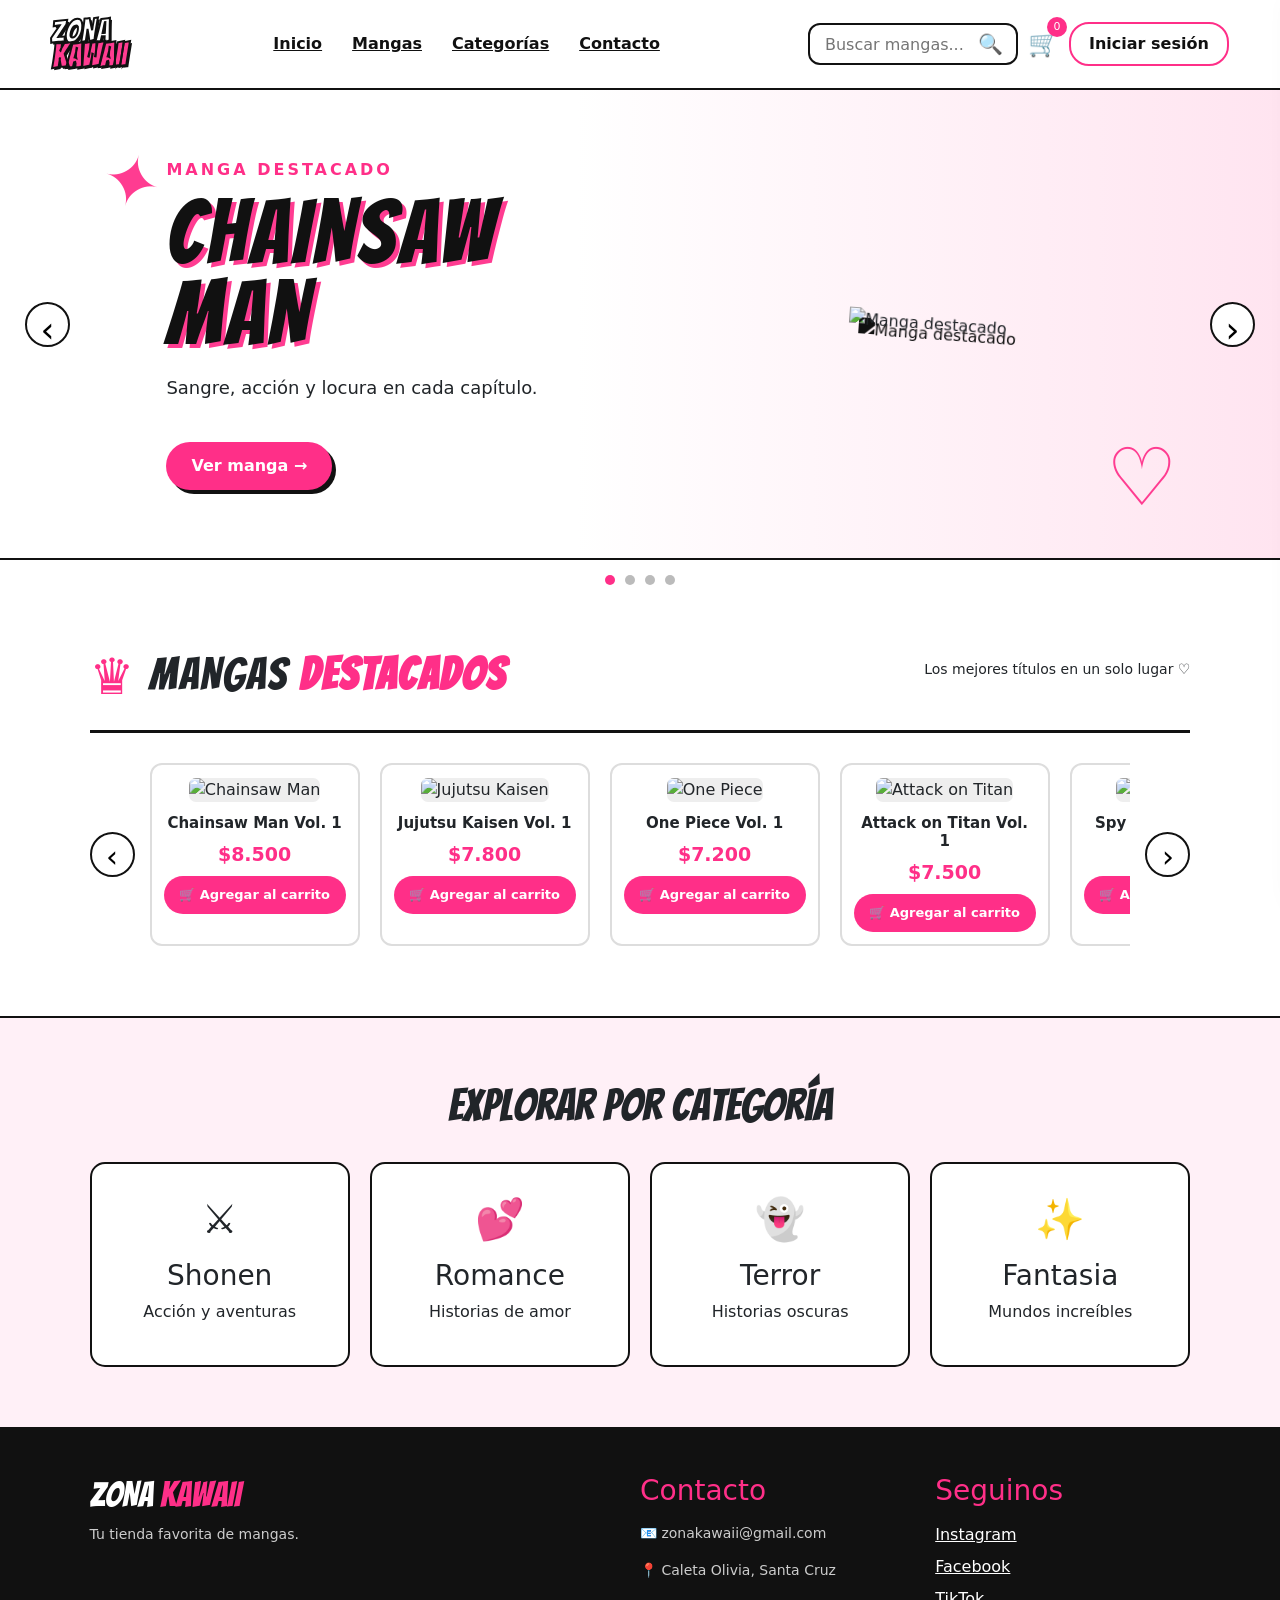
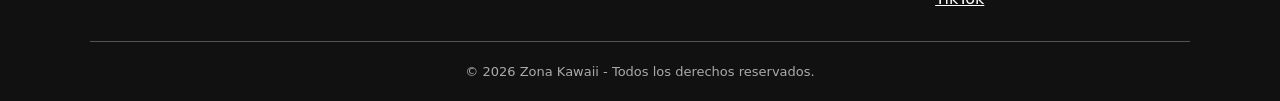
==== index.html @ 5e4e7081 "Crear proyecto inicial Zona Kawaii" ====
<!DOCTYPE html>
<html lang="es">

<head>
    <meta charset="UTF-8">
    <meta name="viewport" content="width=device-width, initial-scale=1.0">

    <title>Zona Kawaii | Tienda de Mangas</title>

    <link rel="icon" href="img/logo del la pagina.png">

    <link rel="stylesheet" href="style.css">

    <link href="https://cdn.jsdelivr.net/npm/bootstrap@5.3.8/dist/css/bootstrap.min.css"
        rel="stylesheet">
</head>

<body>

    <!-- ================= HEADER ================= -->

    <header class="header">

        <div class="logo">
            <span>ZONA</span>
            <strong>KAWAII</strong>
        </div>

        <nav>
            <a href="#inicio">Inicio</a>
            <a href="#productos">Mangas</a>
            <a href="#categorias">Categorías</a>
            <a href="#contacto">Contacto</a>
        </nav>

        <div class="acciones">

            <input
                type="text"
                id="buscador"
                placeholder="Buscar mangas..."
            >

            <button class="btn-buscar">🔍</button>

            <button class="btn-carrito" id="abrirCarrito">
                🛒
                <span id="contadorCarrito">0</span>
            </button>

            <button
                class="btn-login"
                onclick="window.location.href='iniciosesion.html'">
                Iniciar sesión
            </button>

        </div>

    </header>


    <!-- ================= INICIO ================= -->

    <main>

        <section id="inicio" class="hero">

            <button class="flecha izquierda" id="anterior">
                ‹
            </button>

            <div class="hero-contenido">

                <p class="pequeno">
                    MANGA DESTACADO
                </p>

                <h1 id="tituloManga">
                    CHAINSAW MAN
                </h1>

                <p id="descripcionManga">
                    Sangre, acción y locura en cada capítulo.
                </p>

                <button class="btn-rosa">
                    Ver manga →
                </button>

            </div>

            <div class="hero-imagen">

                <img
                    id="imagenHero"
                    src="img/manga1.jpg"
                    alt="Manga destacado">

            </div>

            <button class="flecha derecha" id="siguiente">
                ›
            </button>

        </section>


        <!-- INDICADORES -->

        <div class="indicadores">

            <span class="activo"></span>
            <span></span>
            <span></span>
            <span></span>

        </div>


        <!-- ================= PRODUCTOS ================= -->

        <section id="productos" class="seccion-productos">

            <div class="titulo-seccion">

                <div>
                    <span class="corona">♛</span>

                    <h2>
                        MANGAS
                        <strong>DESTACADOS</strong>
                    </h2>
                </div>

                <p>
                    Los mejores títulos en un solo lugar ♡
                </p>

            </div>


            <div class="productos-contenedor">

                <button class="producto-flecha" id="productosAnterior">
                    ‹
                </button>


                <div class="productos" id="listaProductos">


                    <!-- MANGA 1 -->

                    <article class="producto">

                        <img
                            src="img/manga1.jpg"
                            alt="Chainsaw Man">

                        <h3>
                            Chainsaw Man Vol. 1
                        </h3>

                        <p class="precio">
                            $8.500
                        </p>

                        <button
                            class="btn-agregar"
                            data-id="1"
                            data-nombre="Chainsaw Man Vol. 1"
                            data-precio="8500"
                            data-imagen="img/manga1.jpg">

                            🛒 Agregar al carrito

                        </button>

                    </article>


                    <!-- MANGA 2 -->

                    <article class="producto">

                        <img
                            src="img/manga2.jpg"
                            alt="Jujutsu Kaisen">

                        <h3>
                            Jujutsu Kaisen Vol. 1
                        </h3>

                        <p class="precio">
                            $7.800
                        </p>

                        <button
                            class="btn-agregar"
                            data-id="2"
                            data-nombre="Jujutsu Kaisen Vol. 1"
                            data-precio="7800"
                            data-imagen="img/manga2.jpg">

                            🛒 Agregar al carrito

                        </button>

                    </article>


                    <!-- MANGA 3 -->

                    <article class="producto">

                        <img
                            src="img/manga3.jpg"
                            alt="One Piece">

                        <h3>
                            One Piece Vol. 1
                        </h3>

                        <p class="precio">
                            $7.200
                        </p>

                        <button
                            class="btn-agregar"
                            data-id="3"
                            data-nombre="One Piece Vol. 1"
                            data-precio="7200"
                            data-imagen="img/manga3.jpg">

                            🛒 Agregar al carrito

                        </button>

                    </article>


                    <!-- MANGA 4 -->

                    <article class="producto">

                        <img
                            src="img/manga4.jpg"
                            alt="Attack on Titan">

                        <h3>
                            Attack on Titan Vol. 1
                        </h3>

                        <p class="precio">
                            $7.500
                        </p>

                        <button
                            class="btn-agregar"
                            data-id="4"
                            data-nombre="Attack on Titan Vol. 1"
                            data-precio="7500"
                            data-imagen="img/manga4.jpg">

                            🛒 Agregar al carrito

                        </button>

                    </article>


                    <!-- MANGA 5 -->

                    <article class="producto">

                        <img
                            src="img/manga5.jpg"
                            alt="Spy x Family">

                        <h3>
                            Spy x Family Vol. 1
                        </h3>

                        <p class="precio">
                            $7.300
                        </p>

                        <button
                            class="btn-agregar"
                            data-id="5"
                            data-nombre="Spy x Family Vol. 1"
                            data-precio="7300"
                            data-imagen="img/manga5.jpg">

                            🛒 Agregar al carrito

                        </button>

                    </article>


                    <!-- MANGA 6 -->

                    <article class="producto">

                        <img
                            src="img/manga6.jpg"
                            alt="Demon Slayer">

                        <h3>
                            Demon Slayer Vol. 1
                        </h3>

                        <p class="precio">
                            $7.400
                        </p>

                        <button
                            class="btn-agregar"
                            data-id="6"
                            data-nombre="Demon Slayer Vol. 1"
                            data-precio="7400"
                            data-imagen="img/manga6.jpg">

                            🛒 Agregar al carrito

                        </button>

                    </article>

                </div>


                <button class="producto-flecha" id="productosSiguiente">
                    ›
                </button>

            </div>

        </section>


        <!-- ================= CATEGORIAS ================= -->

        <section id="categorias" class="categorias">

            <h2>
                Explorar por categoría
            </h2>

            <div class="categorias-grid">

                <div class="categoria">
                    <span>⚔️</span>
                    <h3>Shonen</h3>
                    <p>Acción y aventuras</p>
                </div>

                <div class="categoria">
                    <span>💕</span>
                    <h3>Romance</h3>
                    <p>Historias de amor</p>
                </div>

                <div class="categoria">
                    <span>👻</span>
                    <h3>Terror</h3>
                    <p>Historias oscuras</p>
                </div>

                <div class="categoria">
                    <span>✨</span>
                    <h3>Fantasia</h3>
                    <p>Mundos increíbles</p>
                </div>

            </div>

        </section>


    </main>


    <!-- ================= CARRITO ================= -->

    <aside class="carrito" id="carrito">

        <div class="carrito-header">

            <h2>
                🛒 Tu carrito
                <span id="cantidadCarrito">0</span>
            </h2>

            <button id="cerrarCarrito">
                ×
            </button>

        </div>


        <div
            class="lista-carrito"
            id="listaCarrito">

            <p class="carrito-vacio">
                Tu carrito está vacío ♡
            </p>

        </div>


        <div class="carrito-footer">

            <div class="total">

                <span>
                    Total:
                </span>

                <strong id="totalCarrito">
                    $0
                </strong>

            </div>

            <button class="btn-pagar">
                Finalizar compra
            </button>

        </div>

    </aside>


    <!-- FONDO DEL CARRITO -->

    <div
        class="fondo-carrito"
        id="fondoCarrito">
    </div>


    <!-- ================= FOOTER ================= -->

    <footer id="contacto">

        <div class="footer-contenido">

            <div>

                <h2>
                    ZONA <span>KAWAII</span>
                </h2>

                <p>
                    Tu tienda favorita de mangas.
                </p>

            </div>


            <div>

                <h3>
                    Contacto
                </h3>

                <p>
                    📧 zonakawaii@gmail.com
                </p>

                <p>
                    📍 Caleta Olivia, Santa Cruz
                </p>

            </div>


            <div>

                <h3>
                    Seguinos
                </h3>

                <div class="redes">

                    <a href="#">
                        Instagram
                    </a>

                    <a href="#">
                        Facebook
                    </a>

                    <a href="#">
                        TikTok
                    </a>

                </div>

            </div>

        </div>


        <div class="copyright">

            © 2026 Zona Kawaii - Todos los derechos reservados.

        </div>

    </footer>


    <script src="js/carrito.js"></script>

</body>

</html>
---- style.css ----
@import url('https://fonts.googleapis.com/css2?family=Bangers&family=Poppins:wght@300;400;500;600;700&display=swap');


/* =========================
   GENERAL
========================= */

* {
    margin: 0;
    padding: 0;
    box-sizing: border-box;
}

html {
    scroll-behavior: smooth;
}

body {
    font-family: "Poppins", sans-serif;
    background: #fff;
    color: #111;
}

button {
    font-family: inherit;
}

a {
    text-decoration: none;
}


/* =========================
   HEADER
========================= */

.header {
    height: 90px;
    background: #fff;
    border-bottom: 2px solid #111;

    display: flex;
    align-items: center;
    justify-content: space-between;

    padding: 0 4%;

    position: sticky;
    top: 0;

    z-index: 1000;
}


/* LOGO */

.logo {
    font-family: "Bangers", cursive;

    font-size: 32px;

    line-height: 25px;

    transform: rotate(-2deg);

    text-shadow:
        2px 2px 0 #111;
}

.logo span {
    display: block;
    color: white;

    -webkit-text-stroke: 2px #111;
}

.logo strong {
    color: #ff3c91;

    -webkit-text-stroke: 2px #111;
}


/* NAV */

.header nav {
    display: flex;
    gap: 30px;
}

.header nav a {
    color: #111;

    font-weight: 600;

    position: relative;

    transition: .3s;
}

.header nav a:hover {
    color: #ff2f88;
}

.header nav a::after {
    content: "";

    position: absolute;

    left: 0;
    bottom: -8px;

    width: 0;
    height: 3px;

    background: #ff2f88;

    transition: .3s;
}

.header nav a:hover::after {
    width: 100%;
}


/* ACCIONES */

.acciones {
    display: flex;
    align-items: center;
    gap: 10px;
}

#buscador {
    width: 210px;

    height: 42px;

    border: 2px solid #111;

    border-radius: 12px;

    padding: 0 15px;

    outline: none;
}

#buscador:focus {
    border-color: #ff2f88;
}

.btn-buscar {
    margin-left: -50px;

    border: none;

    background: transparent;

    font-size: 20px;

    cursor: pointer;
}


/* CARRITO BOTON */

.btn-carrito {
    position: relative;

    background: #fff;

    border: none;

    font-size: 25px;

    cursor: pointer;

    margin-left: 15px;
}

#contadorCarrito {
    position: absolute;

    top: -8px;
    right: -8px;

    background: #ff2f88;

    color: white;

    width: 20px;
    height: 20px;

    border-radius: 50%;

    font-size: 11px;

    display: flex;
    align-items: center;
    justify-content: center;
}


/* LOGIN */

.btn-login {
    background: #fff;

    border: 2px solid #ff2f88;

    color: #111;

    border-radius: 20px;

    padding: 8px 18px;

    font-weight: 600;

    cursor: pointer;

    transition: .3s;
}

.btn-login:hover {
    background: #ff2f88;

    color: white;
}


/* =========================
   HERO
========================= */

.hero {
    min-height: 470px;

    background:
        linear-gradient(
            90deg,
            #fff 0%,
            #fff 45%,
            #ffe4f0 100%
        );

    display: flex;

    align-items: center;

    justify-content: center;

    position: relative;

    overflow: hidden;

    border-bottom: 2px solid #111;
}


/* DECORACION */

.hero::before {
    content: "✦";

    position: absolute;

    top: 40px;
    left: 8%;

    font-size: 70px;

    color: #ff3c91;

    transform: rotate(15deg);
}

.hero::after {
    content: "♡";

    position: absolute;

    bottom: 20px;
    right: 8%;

    font-size: 80px;

    color: #ff3c91;
}


/* CONTENIDO */

.hero-contenido {
    width: 45%;

    padding-left: 8%;

    z-index: 2;
}

.pequeno {
    font-weight: 700;

    color: #ff2f88;

    letter-spacing: 3px;

    margin-bottom: 10px;
}

.hero h1 {
    font-family: "Bangers", cursive;

    font-size: 90px;

    line-height: .9;

    letter-spacing: 3px;

    color: #111;

    text-shadow:
        4px 4px 0 #ff3c91;
}

.hero-contenido > p:not(.pequeno) {
    font-size: 18px;

    margin-top: 20px;

    max-width: 400px;
}


/* BOTON ROSA */

.btn-rosa {
    margin-top: 25px;

    background: #ff2f88;

    color: white;

    border: none;

    padding: 12px 25px;

    border-radius: 25px;

    font-weight: 700;

    cursor: pointer;

    box-shadow: 4px 4px 0 #111;

    transition: .2s;
}

.btn-rosa:hover {
    transform: translate(3px, 3px);

    box-shadow: 1px 1px 0 #111;
}


/* IMAGEN HERO */

.hero-imagen {
    width: 45%;

    height: 420px;

    display: flex;

    justify-content: center;

    align-items: center;
}

.hero-imagen img {
    max-width: 300px;

    max-height: 400px;

    object-fit: contain;

    filter:
        drop-shadow(10px 10px 0 #111);

    transform: rotate(4deg);

    transition: .4s;
}

.hero-imagen img:hover {
    transform:
        rotate(0deg)
        scale(1.05);
}


/* FLECHAS */

.flecha {
    position: absolute;

    width: 45px;
    height: 45px;

    border-radius: 50%;

    border: 2px solid #111;

    background: #fff;

    font-size: 35px;

    cursor: pointer;

    z-index: 5;

    transition: .3s;
}

.flecha:hover {
    background: #ff2f88;

    color: white;
}

.flecha.izquierda {
    left: 25px;
}

.flecha.derecha {
    right: 25px;
}


/* INDICADORES */

.indicadores {
    display: flex;

    justify-content: center;

    gap: 10px;

    padding: 15px;
}

.indicadores span {
    width: 10px;
    height: 10px;

    background: #bbb;

    border-radius: 50%;
}

.indicadores .activo {
    background: #ff2f88;
}


/* =========================
   PRODUCTOS
========================= */

.seccion-productos {
    padding: 40px 7% 70px;

    background: #fff;
}


/* TITULO */

.titulo-seccion {
    display: flex;

    align-items: center;

    justify-content: space-between;

    border-bottom: 3px solid #111;

    padding-bottom: 15px;

    margin-bottom: 30px;
}

.titulo-seccion > div {
    display: flex;

    align-items: center;

    gap: 15px;
}

.corona {
    font-size: 50px;

    color: #ff2f88;
}

.titulo-seccion h2 {
    font-family: "Bangers", cursive;

    font-size: 45px;

    letter-spacing: 2px;
}

.titulo-seccion h2 strong {
    color: #ff2f88;
}

.titulo-seccion p {
    font-size: 14px;
}


/* PRODUCTOS CONTENEDOR */

.productos-contenedor {
    display: flex;

    align-items: center;

    gap: 15px;
}

.productos {
    display: flex;

    gap: 20px;

    overflow: hidden;

    width: 100%;

    scroll-behavior: smooth;
}


/* CARD */

.producto {
    min-width: 210px;

    background: white;

    border: 2px solid #ddd;

    border-radius: 12px;

    padding: 12px;

    text-align: center;

    transition: .3s;

    box-shadow: 3px 3px 0 transparent;
}

.producto:hover {
    transform: translateY(-8px);

    border-color: #111;

    box-shadow: 4px 4px 0 #ff2f88;
}

.producto img {
    width: 100%;

    height: 280px;

    object-fit: cover;

    border-radius: 7px;

    background: #eee;
}

.producto h3 {
    font-size: 15px;

    margin-top: 12px;

    font-weight: 700;
}

.precio {
    color: #ff2f88;

    font-size: 19px;

    font-weight: 700;

    margin: 8px;
}


/* AGREGAR */

.btn-agregar {
    width: 100%;

    border: none;

    background: #ff2f88;

    color: white;

    border-radius: 20px;

    padding: 9px;

    font-size: 13px;

    font-weight: 600;

    cursor: pointer;

    transition: .3s;
}

.btn-agregar:hover {
    background: #111;
}


/* FLECHAS PRODUCTOS */

.producto-flecha {
    min-width: 45px;

    height: 45px;

    border-radius: 50%;

    border: 2px solid #111;

    background: white;

    font-size: 30px;

    cursor: pointer;
}

.producto-flecha:hover {
    background: #ff2f88;

    color: white;
}


/* =========================
   CATEGORIAS
========================= */

.categorias {
    padding: 60px 7%;

    background: #fff0f7;

    border-top: 2px solid #111;

    border-bottom: 2px solid #111;

    text-align: center;
}

.categorias h2 {
    font-family: "Bangers", cursive;

    font-size: 45px;

    margin-bottom: 30px;
}

.categorias-grid {
    display: grid;

    grid-template-columns:
        repeat(4, 1fr);

    gap: 20px;
}

.categoria {
    background: white;

    border: 2px solid #111;

    border-radius: 15px;

    padding: 25px;

    transition: .3s;
}

.categoria:hover {
    transform: rotate(-2deg);

    box-shadow:
        5px 5px 0 #ff2f88;
}

.categoria span {
    font-size: 40px;
}

.categoria h3 {
    margin-top: 10px;
}


/* =========================
   CARRITO
========================= */

.carrito {
    position: fixed;

    top: 0;

    right: -430px;

    width: 400px;

    height: 100vh;

    background: white;

    z-index: 2000;

    border-left: 3px solid #111;

    box-shadow: -8px 0 30px rgba(0,0,0,.15);

    transition: .4s;

    display: flex;

    flex-direction: column;
}

.carrito.abierto {
    right: 0;
}


/* HEADER CARRITO */

.carrito-header {
    padding: 25px;

    border-bottom: 2px solid #111;

    display: flex;

    justify-content: space-between;

    align-items: center;
}

.carrito-header h2 {
    font-family: "Bangers", cursive;

    font-size: 30px;
}

.carrito-header h2 span {
    font-family: "Poppins", sans-serif;

    font-size: 13px;

    background: #ff2f88;

    color: white;

    padding: 4px 9px;

    border-radius: 50%;
}

.carrito-header button {
    background: none;

    border: none;

    font-size: 35px;

    cursor: pointer;
}


/* LISTA */

.lista-carrito {
    flex: 1;

    padding: 20px;

    overflow-y: auto;
}

.carrito-vacio {
    text-align: center;

    margin-top: 80px;

    color: #777;
}


/* PRODUCTO CARRITO */

.item-carrito {
    display: flex;

    gap: 12px;

    padding: 12px 0;

    border-bottom: 1px solid #ddd;
}

.item-carrito img {
    width: 65px;

    height: 85px;

    object-fit: cover;

    border-radius: 5px;
}

.item-info {
    flex: 1;
}

.item-info h4 {
    font-size: 14px;

    margin-bottom: 5px;
}

.item-precio {
    color: #ff2f88;

    font-weight: 700;
}


/* CANTIDAD */

.cantidad {
    display: flex;

    align-items: center;

    gap: 8px;

    margin-top: 8px;
}

.cantidad button {
    width: 25px;
    height: 25px;

    border: 1px solid #111;

    background: white;

    border-radius: 5px;

    cursor: pointer;
}

.eliminar {
    border: none !important;

    color: #ff2f88;

    font-size: 20px;
}


/* FOOTER CARRITO */

.carrito-footer {
    padding: 20px;

    border-top: 2px solid #111;

    background: #fff;
}

.total {
    display: flex;

    justify-content: space-between;

    font-size: 20px;

    margin-bottom: 15px;
}

.total strong {
    color: #ff2f88;

    font-size: 24px;
}

.btn-pagar {
    width: 100%;

    padding: 13px;

    background: #ff2f88;

    color: white;

    border: none;

    border-radius: 25px;

    font-weight: 700;

    cursor: pointer;

    font-size: 16px;
}

.btn-pagar:hover {
    background: #111;
}


/* FONDO */

.fondo-carrito {
    position: fixed;

    inset: 0;

    background: rgba(0,0,0,.45);

    z-index: 1500;

    display: none;
}

.fondo-carrito.activo {
    display: block;
}


/* =========================
   FOOTER
========================= */

footer {
    background: #111;

    color: white;

    padding: 45px 7% 20px;
}

.footer-contenido {
    display: grid;

    grid-template-columns:
        2fr 1fr 1fr;

    gap: 40px;
}

.footer-contenido h2 {
    font-family: "Bangers", cursive;

    font-size: 35px;
}

.footer-contenido h2 span {
    color: #ff2f88;
}

.footer-contenido h3 {
    color: #ff2f88;

    margin-bottom: 15px;
}

.footer-contenido p {
    color: #ccc;

    font-size: 14px;
}

.redes {
    display: flex;

    flex-direction: column;

    gap: 8px;
}

.redes a {
    color: white;
}

.redes a:hover {
    color: #ff2f88;
}

.copyright {
    text-align: center;

    border-top: 1px solid #555;

    margin-top: 30px;

    padding-top: 20px;

    color: #aaa;

    font-size: 13px;
}


/* =========================
   RESPONSIVE
========================= */

@media (max-width: 1000px) {

    .header nav {
        display: none;
    }

    .acciones #buscador {
        width: 150px;
    }

    .hero h1 {
        font-size: 65px;
    }

    .categorias-grid {
        grid-template-columns:
            repeat(2, 1fr);
    }

}


@media (max-width: 700px) {

    .header {
        padding: 0 15px;
    }

    .logo {
        font-size: 25px;
    }

    .acciones #buscador {
        display: none;
    }

    .btn-login {
        display: none;
    }

    .hero {
        flex-direction: column;

        padding: 40px 20px;
    }

    .hero-contenido {
        width: 100%;

        padding: 0;

        text-align: center;
    }

    .hero h1 {
        font-size: 60px;
    }

    .hero-imagen {
        width: 100%;

        height: 300px;
    }

    .hero-imagen img {
        max-height: 280px;
    }

    .titulo-seccion {
        flex-direction: column;

        align-items: flex-start;

        gap: 10px;
    }

    .categorias-grid {
        grid-template-columns: 1fr;
    }

    .carrito {
        width: 90%;
    }

    .footer-contenido {
        grid-template-columns: 1fr;
    }

}
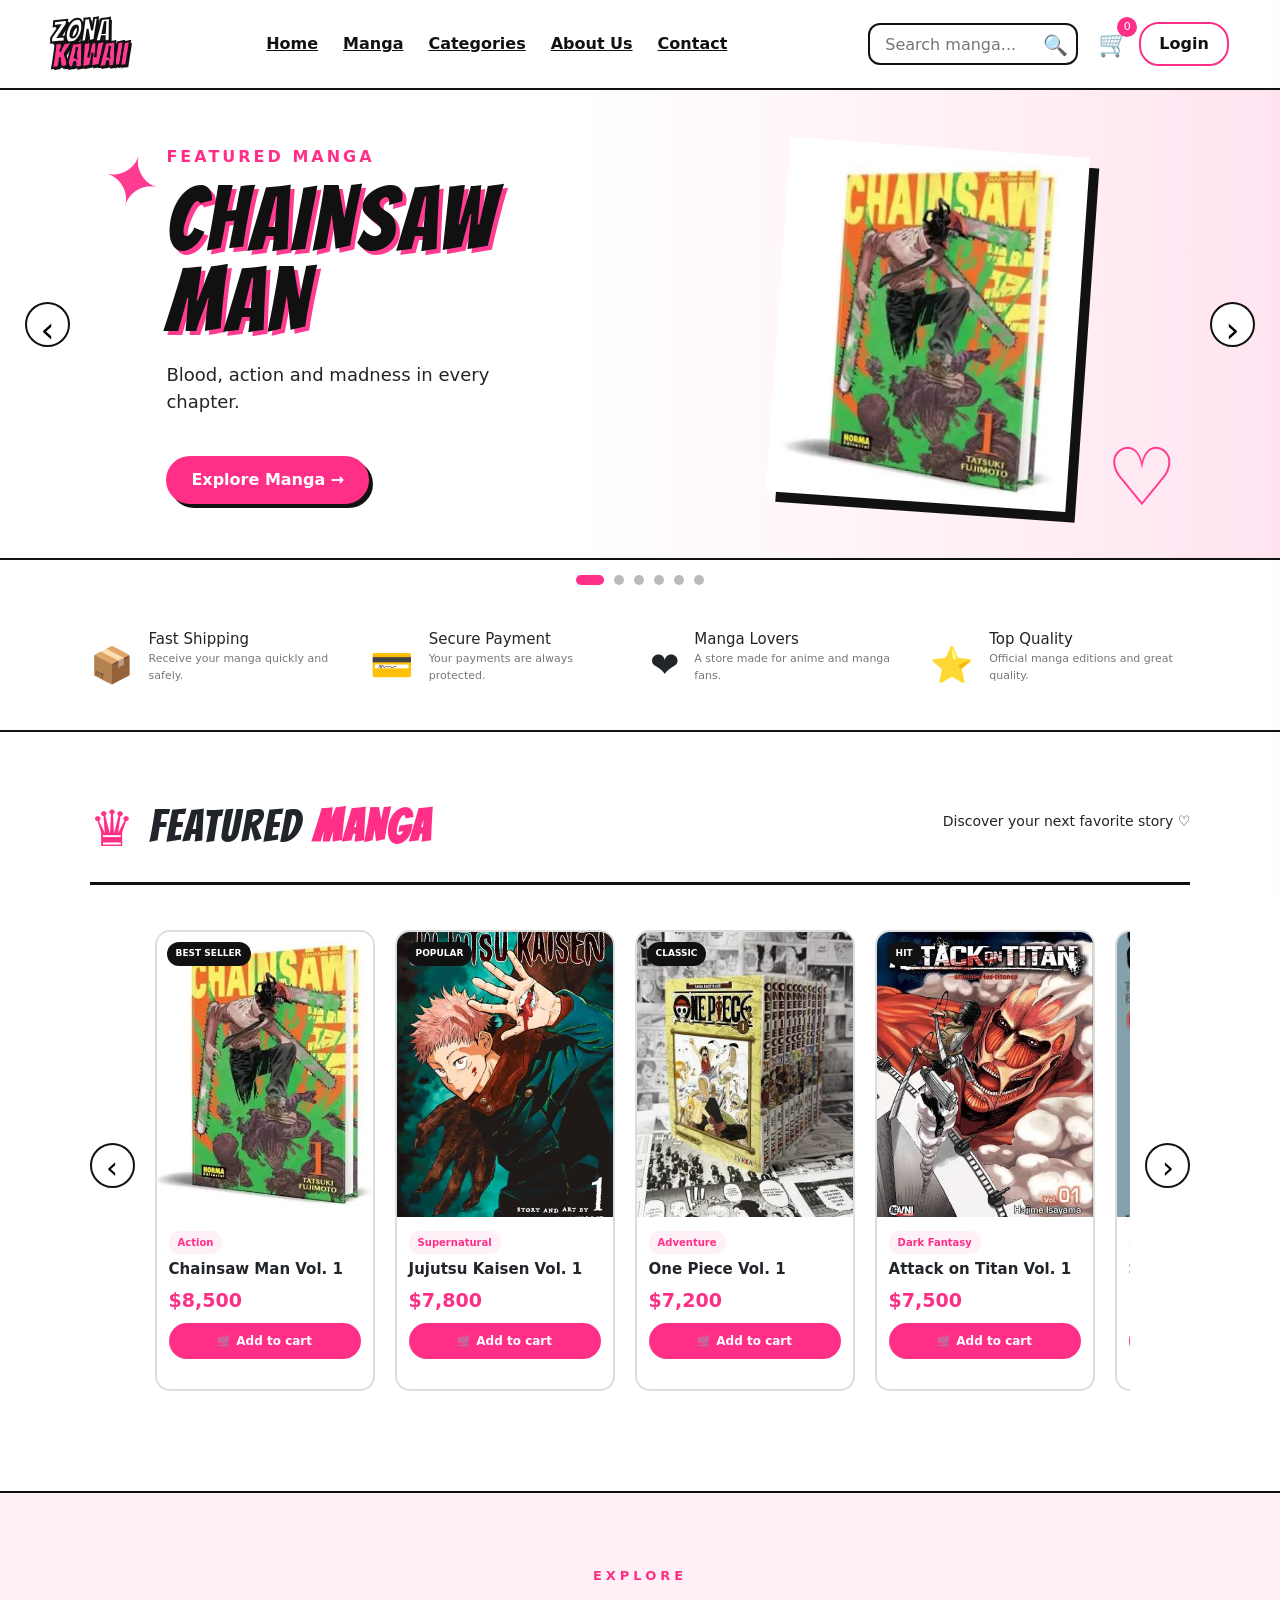
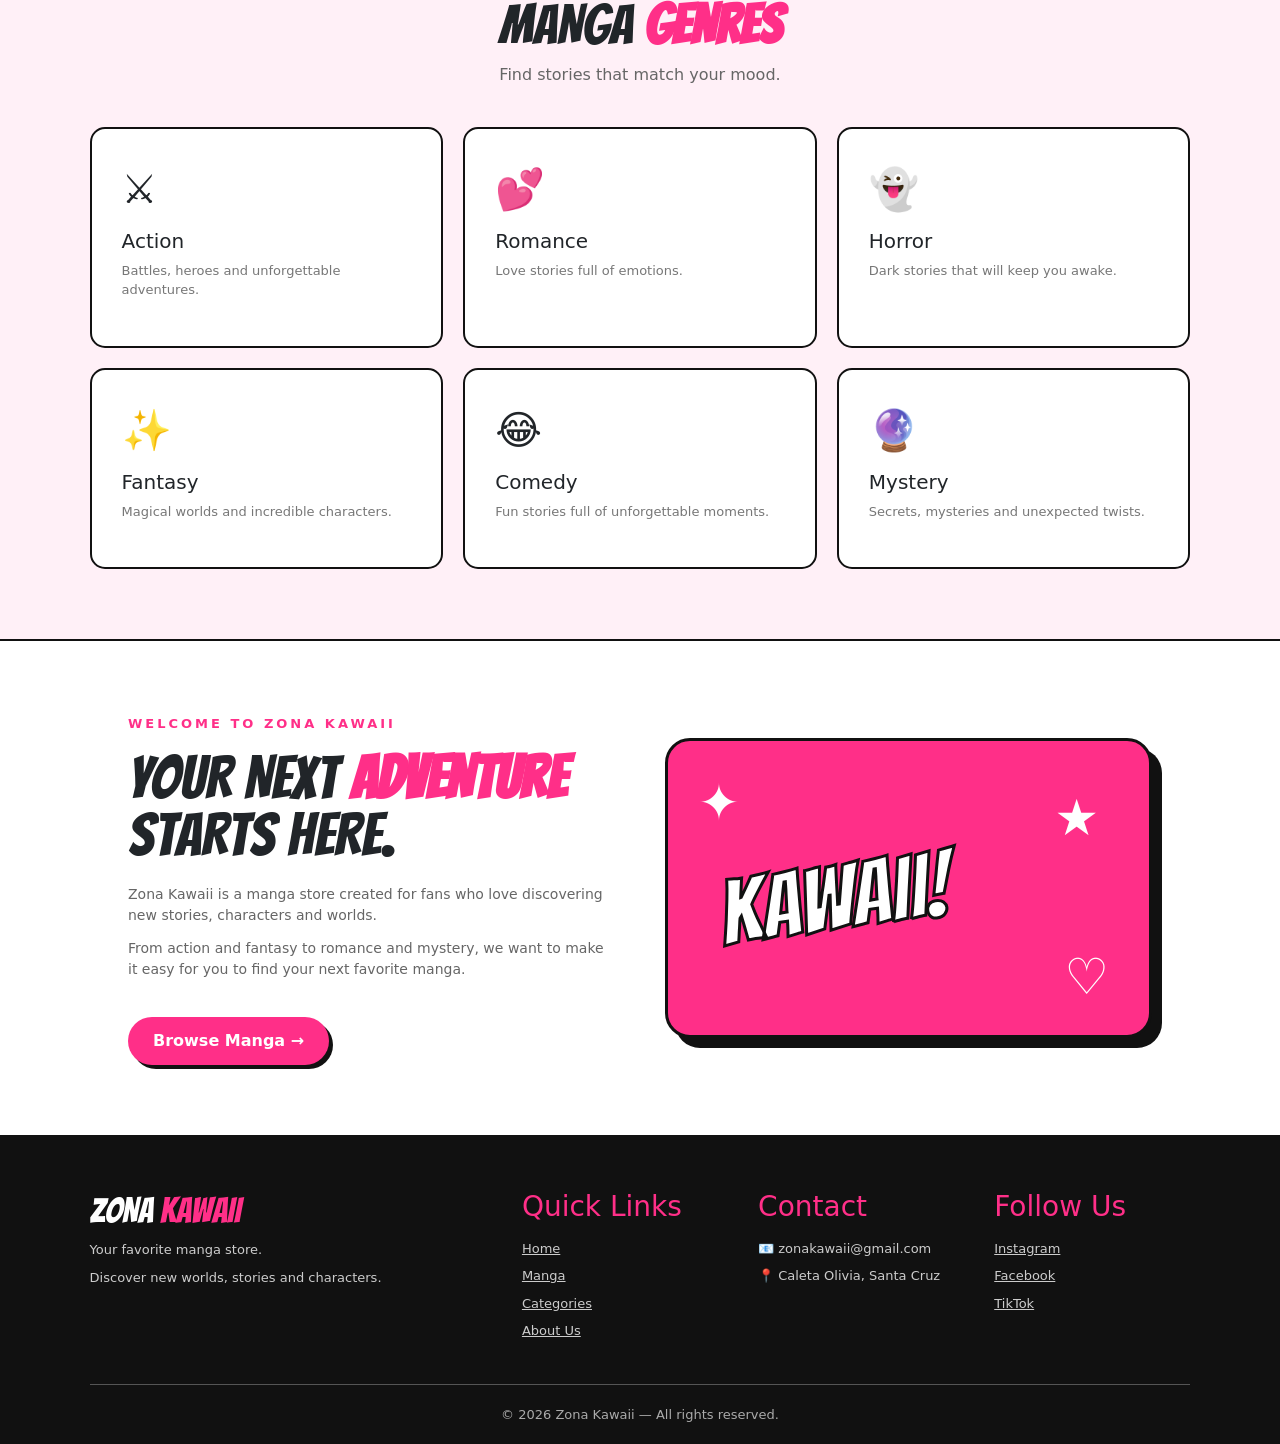
==== commit 2279c214: "Agregar imagenes y carrito" ====
--- a/index.html
+++ b/index.html
@@ -1,17 +1,31 @@
 <!DOCTYPE html>
-<html lang="es">
+<html lang="en">
 
 <head>
     <meta charset="UTF-8">
     <meta name="viewport" content="width=device-width, initial-scale=1.0">
 
-    <title>Zona Kawaii | Tienda de Mangas</title>
-
-    <link rel="icon" href="img/logo del la pagina.png">
+    <title>Zona Kawaii | Manga Store</title>
+
+    <link rel="icon" href="img/Logo zk.jpg">
 
     <link rel="stylesheet" href="style.css">
 
-    <link href="https://cdn.jsdelivr.net/npm/bootstrap@5.3.8/dist/css/bootstrap.min.css"
+    <link
+        href="https://cdn.jsdelivr.net/npm/bootstrap@5.3.8/dist/css/bootstrap.min.css"
+        rel="stylesheet">
+
+    <link
+        rel="preconnect"
+        href="https://fonts.googleapis.com">
+
+    <link
+        rel="preconnect"
+        href="https://fonts.gstatic.com"
+        crossorigin>
+
+    <link
+        href="https://fonts.googleapis.com/css2?family=Bangers&family=Poppins:wght@300;400;500;600;700&display=swap"
         rel="stylesheet">
 </head>
 
@@ -27,31 +41,47 @@
         </div>
 
         <nav>
-            <a href="#inicio">Inicio</a>
-            <a href="#productos">Mangas</a>
-            <a href="#categorias">Categorías</a>
-            <a href="#contacto">Contacto</a>
+            <a href="#inicio">Home</a>
+            <a href="#productos">Manga</a>
+            <a href="#categorias">Categories</a>
+            <a href="#nosotros">About Us</a>
+            <a href="#contacto">Contact</a>
         </nav>
 
         <div class="acciones">
 
-            <input
-                type="text"
-                id="buscador"
-                placeholder="Buscar mangas..."
-            >
-
-            <button class="btn-buscar">🔍</button>
-
-            <button class="btn-carrito" id="abrirCarrito">
+            <div class="buscador-contenedor">
+
+                <input
+                    type="text"
+                    id="buscador"
+                    placeholder="Search manga..."
+                >
+
+                <button
+                    class="btn-buscar"
+                    id="btnBuscar">
+                    🔍
+                </button>
+
+            </div>
+
+            <button
+                class="btn-carrito"
+                id="abrirCarrito">
+
                 🛒
+
                 <span id="contadorCarrito">0</span>
+
             </button>
 
             <button
                 class="btn-login"
                 onclick="window.location.href='iniciosesion.html'">
-                Iniciar sesión
+
+                Login
+
             </button>
 
         </div>
@@ -65,14 +95,19 @@
 
         <section id="inicio" class="hero">
 
-            <button class="flecha izquierda" id="anterior">
+            <button
+                class="flecha izquierda"
+                id="anterior">
+
                 ‹
+
             </button>
 
+
             <div class="hero-contenido">
 
-                <p class="pequeno">
-                    MANGA DESTACADO
+                <p class="pequeno" id="categoriaHero">
+                    FEATURED MANGA
                 </p>
 
                 <h1 id="tituloManga">
@@ -80,60 +115,132 @@
                 </h1>
 
                 <p id="descripcionManga">
-                    Sangre, acción y locura en cada capítulo.
+                    Blood, action and madness in every chapter.
                 </p>
 
-                <button class="btn-rosa">
-                    Ver manga →
+                <button
+                    class="btn-rosa"
+                    id="btnHero">
+
+                    Explore Manga →
+
                 </button>
 
             </div>
+
 
             <div class="hero-imagen">
 
                 <img
                     id="imagenHero"
-                    src="img/manga1.jpg"
-                    alt="Manga destacado">
-
-            </div>
-
-            <button class="flecha derecha" id="siguiente">
+                    src="img/Chainsawman.jpg"
+                    alt="Featured manga">
+
+            </div>
+
+
+            <button
+                class="flecha derecha"
+                id="siguiente">
+
                 ›
+
             </button>
 
         </section>
 
 
-        <!-- INDICADORES -->
-
-        <div class="indicadores">
+        <!-- ================= INDICADORES ================= -->
+
+        <div
+            class="indicadores"
+            id="indicadores">
 
             <span class="activo"></span>
             <span></span>
             <span></span>
             <span></span>
+            <span></span>
+            <span></span>
 
         </div>
 
 
+        <!-- ================= BENEFICIOS ================= -->
+
+        <section class="beneficios">
+
+            <div class="beneficio">
+
+                <span>📦</span>
+
+                <div>
+                    <h3>Fast Shipping</h3>
+                    <p>Receive your manga quickly and safely.</p>
+                </div>
+
+            </div>
+
+
+            <div class="beneficio">
+
+                <span>💳</span>
+
+                <div>
+                    <h3>Secure Payment</h3>
+                    <p>Your payments are always protected.</p>
+                </div>
+
+            </div>
+
+
+            <div class="beneficio">
+
+                <span>❤️</span>
+
+                <div>
+                    <h3>Manga Lovers</h3>
+                    <p>A store made for anime and manga fans.</p>
+                </div>
+
+            </div>
+
+
+            <div class="beneficio">
+
+                <span>⭐</span>
+
+                <div>
+                    <h3>Top Quality</h3>
+                    <p>Official manga editions and great quality.</p>
+                </div>
+
+            </div>
+
+        </section>
+
+
         <!-- ================= PRODUCTOS ================= -->
 
-        <section id="productos" class="seccion-productos">
+        <section
+            id="productos"
+            class="seccion-productos">
 
             <div class="titulo-seccion">
 
                 <div>
+
                     <span class="corona">♛</span>
 
                     <h2>
-                        MANGAS
-                        <strong>DESTACADOS</strong>
+                        FEATURED
+                        <strong>MANGA</strong>
                     </h2>
+
                 </div>
 
                 <p>
-                    Los mejores títulos en un solo lugar ♡
+                    Discover your next favorite story ♡
                 </p>
 
             </div>
@@ -141,40 +248,58 @@
 
             <div class="productos-contenedor">
 
-                <button class="producto-flecha" id="productosAnterior">
+                <button
+                    class="producto-flecha"
+                    id="productosAnterior">
+
                     ‹
+
                 </button>
 
 
-                <div class="productos" id="listaProductos">
+                <div
+                    class="productos"
+                    id="listaProductos">
 
 
                     <!-- MANGA 1 -->
 
                     <article class="producto">
 
+                        <div class="etiqueta">
+                            BEST SELLER
+                        </div>
+
                         <img
-                            src="img/manga1.jpg"
+                            src="img/Chainsawman.jpg"
                             alt="Chainsaw Man">
 
-                        <h3>
-                            Chainsaw Man Vol. 1
-                        </h3>
-
-                        <p class="precio">
-                            $8.500
-                        </p>
-
-                        <button
-                            class="btn-agregar"
-                            data-id="1"
-                            data-nombre="Chainsaw Man Vol. 1"
-                            data-precio="8500"
-                            data-imagen="img/manga1.jpg">
-
-                            🛒 Agregar al carrito
-
-                        </button>
+                        <div class="producto-info">
+
+                            <span class="genero">
+                                Action
+                            </span>
+
+                            <h3>
+                                Chainsaw Man Vol. 1
+                            </h3>
+
+                            <p class="precio">
+                                $8,500
+                            </p>
+
+                            <button
+                                class="btn-agregar"
+                                data-id="1"
+                                data-nombre="Chainsaw Man Vol. 1"
+                                data-precio="8500"
+                                data-imagen="img/Chainsawman.jpg">
+
+                                🛒 Add to cart
+
+                            </button>
+
+                        </div>
 
                     </article>
 
@@ -183,28 +308,40 @@
 
                     <article class="producto">
 
+                        <div class="etiqueta">
+                            POPULAR
+                        </div>
+
                         <img
-                            src="img/manga2.jpg"
+                            src="img/jjk.jpg"
                             alt="Jujutsu Kaisen">
 
-                        <h3>
-                            Jujutsu Kaisen Vol. 1
-                        </h3>
-
-                        <p class="precio">
-                            $7.800
-                        </p>
-
-                        <button
-                            class="btn-agregar"
-                            data-id="2"
-                            data-nombre="Jujutsu Kaisen Vol. 1"
-                            data-precio="7800"
-                            data-imagen="img/manga2.jpg">
-
-                            🛒 Agregar al carrito
-
-                        </button>
+                        <div class="producto-info">
+
+                            <span class="genero">
+                                Supernatural
+                            </span>
+
+                            <h3>
+                                Jujutsu Kaisen Vol. 1
+                            </h3>
+
+                            <p class="precio">
+                                $7,800
+                            </p>
+
+                            <button
+                                class="btn-agregar"
+                                data-id="2"
+                                data-nombre="Jujutsu Kaisen Vol. 1"
+                                data-precio="7800"
+                                data-imagen="img/jjk.jpg">
+
+                                🛒 Add to cart
+
+                            </button>
+
+                        </div>
 
                     </article>
 
@@ -213,28 +350,40 @@
 
                     <article class="producto">
 
+                        <div class="etiqueta">
+                            CLASSIC
+                        </div>
+
                         <img
-                            src="img/manga3.jpg"
+                            src="img/onepiece.jpeg"
                             alt="One Piece">
 
-                        <h3>
-                            One Piece Vol. 1
-                        </h3>
-
-                        <p class="precio">
-                            $7.200
-                        </p>
-
-                        <button
-                            class="btn-agregar"
-                            data-id="3"
-                            data-nombre="One Piece Vol. 1"
-                            data-precio="7200"
-                            data-imagen="img/manga3.jpg">
-
-                            🛒 Agregar al carrito
-
-                        </button>
+                        <div class="producto-info">
+
+                            <span class="genero">
+                                Adventure
+                            </span>
+
+                            <h3>
+                                One Piece Vol. 1
+                            </h3>
+
+                            <p class="precio">
+                                $7,200
+                            </p>
+
+                            <button
+                                class="btn-agregar"
+                                data-id="3"
+                                data-nombre="One Piece Vol. 1"
+                                data-precio="7200"
+                                data-imagen="img/onepiece.jpeg">
+
+                                🛒 Add to cart
+
+                            </button>
+
+                        </div>
 
                     </article>
 
@@ -243,28 +392,40 @@
 
                     <article class="producto">
 
+                        <div class="etiqueta">
+                            HIT
+                        </div>
+
                         <img
-                            src="img/manga4.jpg"
+                            src="img/shingeki.jpg"
                             alt="Attack on Titan">
 
-                        <h3>
-                            Attack on Titan Vol. 1
-                        </h3>
-
-                        <p class="precio">
-                            $7.500
-                        </p>
-
-                        <button
-                            class="btn-agregar"
-                            data-id="4"
-                            data-nombre="Attack on Titan Vol. 1"
-                            data-precio="7500"
-                            data-imagen="img/manga4.jpg">
-
-                            🛒 Agregar al carrito
-
-                        </button>
+                        <div class="producto-info">
+
+                            <span class="genero">
+                                Dark Fantasy
+                            </span>
+
+                            <h3>
+                                Attack on Titan Vol. 1
+                            </h3>
+
+                            <p class="precio">
+                                $7,500
+                            </p>
+
+                            <button
+                                class="btn-agregar"
+                                data-id="4"
+                                data-nombre="Attack on Titan Vol. 1"
+                                data-precio="7500"
+                                data-imagen="img/shingeki.jpg">
+
+                                🛒 Add to cart
+
+                            </button>
+
+                        </div>
 
                     </article>
 
@@ -273,28 +434,40 @@
 
                     <article class="producto">
 
+                        <div class="etiqueta">
+                            POPULAR
+                        </div>
+
                         <img
-                            src="img/manga5.jpg"
+                            src="img/spy.jpg"
                             alt="Spy x Family">
 
-                        <h3>
-                            Spy x Family Vol. 1
-                        </h3>
-
-                        <p class="precio">
-                            $7.300
-                        </p>
-
-                        <button
-                            class="btn-agregar"
-                            data-id="5"
-                            data-nombre="Spy x Family Vol. 1"
-                            data-precio="7300"
-                            data-imagen="img/manga5.jpg">
-
-                            🛒 Agregar al carrito
-
-                        </button>
+                        <div class="producto-info">
+
+                            <span class="genero">
+                                Comedy
+                            </span>
+
+                            <h3>
+                                Spy x Family Vol. 1
+                            </h3>
+
+                            <p class="precio">
+                                $7,300
+                            </p>
+
+                            <button
+                                class="btn-agregar"
+                                data-id="5"
+                                data-nombre="Spy x Family Vol. 1"
+                                data-precio="7300"
+                                data-imagen="img/spy.jpg">
+
+                                🛒 Add to cart
+
+                            </button>
+
+                        </div>
 
                     </article>
 
@@ -303,36 +476,304 @@
 
                     <article class="producto">
 
+                        <div class="etiqueta">
+                            BEST SELLER
+                        </div>
+
                         <img
-                            src="img/manga6.jpg"
+                            src="img/demonslayer.jpeg"
                             alt="Demon Slayer">
 
-                        <h3>
-                            Demon Slayer Vol. 1
-                        </h3>
-
-                        <p class="precio">
-                            $7.400
-                        </p>
-
-                        <button
-                            class="btn-agregar"
-                            data-id="6"
-                            data-nombre="Demon Slayer Vol. 1"
-                            data-precio="7400"
-                            data-imagen="img/manga6.jpg">
-
-                            🛒 Agregar al carrito
-
-                        </button>
+                        <div class="producto-info">
+
+                            <span class="genero">
+                                Fantasy
+                            </span>
+
+                            <h3>
+                                Demon Slayer Vol. 1
+                            </h3>
+
+                            <p class="precio">
+                                $7,400
+                            </p>
+
+                            <button
+                                class="btn-agregar"
+                                data-id="6"
+                                data-nombre="Demon Slayer Vol. 1"
+                                data-precio="7400"
+                                data-imagen="img/demonslayer.jpeg">
+
+                                🛒 Add to cart
+
+                            </button>
+
+                        </div>
 
                     </article>
 
-                </div>
-
-
-                <button class="producto-flecha" id="productosSiguiente">
+
+                    <!-- MANGA 7 -->
+
+                    <article class="producto">
+
+                        <div class="etiqueta">
+                            NEW
+                        </div>
+
+                        <img
+                            src="img/solo leveling.jpg"
+                            alt="Solo Leveling">
+
+                        <div class="producto-info">
+
+                            <span class="genero">
+                                Action
+                            </span>
+
+                            <h3>
+                                Solo Leveling Vol. 1
+                            </h3>
+
+                            <p class="precio">
+                                $8,200
+                            </p>
+
+                            <button
+                                class="btn-agregar"
+                                data-id="7"
+                                data-nombre="Solo Leveling Vol. 1"
+                                data-precio="8200"
+                                data-imagen="img/solo leveling.jpg">
+
+                                🛒 Add to cart
+
+                            </button>
+
+                        </div>
+
+                    </article>
+
+
+                    <!-- MANGA 8 -->
+
+                    <article class="producto">
+
+                        <div class="etiqueta">
+                            POPULAR
+                        </div>
+
+                        <img
+                            src="img/bleach.jpeg"
+                            alt="Bleach">
+
+                        <div class="producto-info">
+
+                            <span class="genero">
+                                Action
+                            </span>
+
+                            <h3>
+                                Bleach Vol. 1
+                            </h3>
+
+                            <p class="precio">
+                                $7,600
+                            </p>
+
+                            <button
+                                class="btn-agregar"
+                                data-id="8"
+                                data-nombre="Bleach Vol. 1"
+                                data-precio="7600"
+                                data-imagen="img/bleach.jpg">
+
+                                🛒 Add to cart
+
+                            </button>
+
+                        </div>
+
+                    </article>
+
+
+                    <!-- MANGA 9 -->
+
+                    <article class="producto">
+
+                        <div class="etiqueta">
+                            CLASSIC
+                        </div>
+
+                        <img
+                            src="img/naturo.jpg"
+                            alt="Naruto">
+
+                        <div class="producto-info">
+
+                            <span class="genero">
+                                Ninja
+                            </span>
+
+                            <h3>
+                                Naruto Vol. 1
+                            </h3>
+
+                            <p class="precio">
+                                $7,500
+                            </p>
+
+                            <button
+                                class="btn-agregar"
+                                data-id="9"
+                                data-nombre="Naruto Vol. 1"
+                                data-precio="7500"
+                                data-imagen="img/naruto.jpg">
+
+                                🛒 Add to cart
+
+                            </button>
+
+                        </div>
+
+                    </article>
+
+
+                    <!-- MANGA 10 -->
+
+                    <article class="producto">
+
+                        <div class="etiqueta">
+                            NEW
+                        </div>
+
+                        <img
+                            src="img/mha.jpg"
+                            alt="My Hero Academia">
+
+                        <div class="producto-info">
+
+                            <span class="genero">
+                                Superhero
+                            </span>
+
+                            <h3>
+                                My Hero Academia Vol. 1
+                            </h3>
+
+                            <p class="precio">
+                                $7,700
+                            </p>
+
+                            <button
+                                class="btn-agregar"
+                                data-id="10"
+                                data-nombre="My Hero Academia Vol. 1"
+                                data-precio="7700"
+                                data-imagen="img/myhero.jpg">
+
+                                🛒 Add to cart
+
+                            </button>
+
+                        </div>
+
+                    </article>
+
+
+                    <!-- MANGA 11 -->
+
+                    <article class="producto">
+
+                        <div class="etiqueta">
+                            ROMANCE
+                        </div>
+
+                        <img
+                            src="img/kaguya sama.jpg"
+                            alt="Kaguya-sama">
+
+                        <div class="producto-info">
+
+                            <span class="genero">
+                                Romance
+                            </span>
+
+                            <h3>
+                                Kaguya-sama Vol. 1
+                            </h3>
+
+                            <p class="precio">
+                                $7,100
+                            </p>
+
+                            <button
+                                class="btn-agregar"
+                                data-id="11"
+                                data-nombre="Kaguya-sama Vol. 1"
+                                data-precio="7100"
+                                data-imagen="img/kaguyasama.jpg">
+
+                                🛒 Add to cart
+
+                            </button>
+
+                        </div>
+
+                    </article>
+
+
+                    <!-- MANGA 12 -->
+
+                    <article class="producto">
+
+                        <div class="etiqueta">
+                            CLASSIC
+                        </div>
+
+                        <img
+                            src="img/dath note.jpg"
+                            alt="Death Note">
+
+                        <div class="producto-info">
+
+                            <span class="genero">
+                                Mystery
+                            </span>
+
+                            <h3>
+                                Death Note Vol. 1
+                            </h3>
+
+                            <p class="precio">
+                                $7,900
+                            </p>
+
+                            <button
+                                class="btn-agregar"
+                                data-id="12"
+                                data-nombre="Death Note Vol. 1"
+                                data-precio="7900"
+                                data-imagen="img/deathnote.jpg">
+
+                                🛒 Add to cart
+
+                            </button>
+
+                        </div>
+
+                    </article>
+
+                </div>
+
+
+                <button
+                    class="producto-flecha"
+                    id="productosSiguiente">
+
                     ›
+
                 </button>
 
             </div>
@@ -342,55 +783,190 @@
 
         <!-- ================= CATEGORIAS ================= -->
 
-        <section id="categorias" class="categorias">
+        <section
+            id="categorias"
+            class="categorias">
+
+            <div class="titulo-centro">
+
+                <span>EXPLORE</span>
+
+                <h2>
+                    MANGA <strong>GENRES</strong>
+                </h2>
+
+                <p>
+                    Find stories that match your mood.
+                </p>
+
+            </div>
+
+
+            <div class="categorias-grid">
+
+                <div class="categoria">
+
+                    <span>⚔️</span>
+
+                    <h3>Action</h3>
+
+                    <p>
+                        Battles, heroes and unforgettable adventures.
+                    </p>
+
+                </div>
+
+
+                <div class="categoria">
+
+                    <span>💕</span>
+
+                    <h3>Romance</h3>
+
+                    <p>
+                        Love stories full of emotions.
+                    </p>
+
+                </div>
+
+
+                <div class="categoria">
+
+                    <span>👻</span>
+
+                    <h3>Horror</h3>
+
+                    <p>
+                        Dark stories that will keep you awake.
+                    </p>
+
+                </div>
+
+
+                <div class="categoria">
+
+                    <span>✨</span>
+
+                    <h3>Fantasy</h3>
+
+                    <p>
+                        Magical worlds and incredible characters.
+                    </p>
+
+                </div>
+
+
+                <div class="categoria">
+
+                    <span>😂</span>
+
+                    <h3>Comedy</h3>
+
+                    <p>
+                        Fun stories full of unforgettable moments.
+                    </p>
+
+                </div>
+
+
+                <div class="categoria">
+
+                    <span>🔮</span>
+
+                    <h3>Mystery</h3>
+
+                    <p>
+                        Secrets, mysteries and unexpected twists.
+                    </p>
+
+                </div>
+
+            </div>
+
+        </section>
+
+
+        <!-- ================= NOSOTROS ================= -->
+
+        <section
+            id="nosotros"
+            class="nosotros">
+
+            <div class="nosotros-texto">
+
+                <span class="subtitulo">
+                    WELCOME TO ZONA KAWAII
+                </span>
+
+                <h2>
+                    YOUR NEXT
+                    <strong>ADVENTURE</strong>
+                    STARTS HERE.
+                </h2>
+
+                <p>
+                    Zona Kawaii is a manga store created for fans
+                    who love discovering new stories, characters
+                    and worlds.
+                </p>
+
+                <p>
+                    From action and fantasy to romance and mystery,
+                    we want to make it easy for you to find your
+                    next favorite manga.
+                </p>
+
+                <button
+                    class="btn-rosa"
+                    onclick="document.getElementById('productos').scrollIntoView()">
+
+                    Browse Manga →
+
+                </button>
+
+            </div>
+
+
+            <div class="nosotros-decoracion">
+
+                <div class="burbuja burbuja1">
+                    ✦
+                </div>
+
+                <div class="burbuja burbuja2">
+                    ♡
+                </div>
+
+                <div class="burbuja burbuja3">
+                    ★
+                </div>
+
+                <div class="texto-kawaii">
+                    KAWAII!
+                </div>
+
+            </div>
+
+        </section>
+
+    </main>
+
+
+    <!-- ================= CARRITO ================= -->
+
+    <aside
+        class="carrito"
+        id="carrito">
+
+        <div class="carrito-header">
 
             <h2>
-                Explorar por categoría
-            </h2>
-
-            <div class="categorias-grid">
-
-                <div class="categoria">
-                    <span>⚔️</span>
-                    <h3>Shonen</h3>
-                    <p>Acción y aventuras</p>
-                </div>
-
-                <div class="categoria">
-                    <span>💕</span>
-                    <h3>Romance</h3>
-                    <p>Historias de amor</p>
-                </div>
-
-                <div class="categoria">
-                    <span>👻</span>
-                    <h3>Terror</h3>
-                    <p>Historias oscuras</p>
-                </div>
-
-                <div class="categoria">
-                    <span>✨</span>
-                    <h3>Fantasia</h3>
-                    <p>Mundos increíbles</p>
-                </div>
-
-            </div>
-
-        </section>
-
-
-    </main>
-
-
-    <!-- ================= CARRITO ================= -->
-
-    <aside class="carrito" id="carrito">
-
-        <div class="carrito-header">
-
-            <h2>
-                🛒 Tu carrito
-                <span id="cantidadCarrito">0</span>
+                🛒 Your Cart
+
+                <span id="cantidadCarrito">
+                    0
+                </span>
+
             </h2>
 
             <button id="cerrarCarrito">
@@ -405,7 +981,7 @@
             id="listaCarrito">
 
             <p class="carrito-vacio">
-                Tu carrito está vacío ♡
+                Your cart is empty ♡
             </p>
 
         </div>
@@ -425,8 +1001,9 @@
 
             </div>
 
+
             <button class="btn-pagar">
-                Finalizar compra
+                Checkout
             </button>
 
         </div>
@@ -434,7 +1011,7 @@
     </aside>
 
 
-    <!-- FONDO DEL CARRITO -->
+    <!-- ================= FONDO CARRITO ================= -->
 
     <div
         class="fondo-carrito"
@@ -455,16 +1032,45 @@
                 </h2>
 
                 <p>
-                    Tu tienda favorita de mangas.
+                    Your favorite manga store.
                 </p>
 
+                <p>
+                    Discover new worlds, stories and characters.
+                </p>
+
             </div>
 
 
             <div>
 
                 <h3>
-                    Contacto
+                    Quick Links
+                </h3>
+
+                <a href="#inicio">
+                    Home
+                </a>
+
+                <a href="#productos">
+                    Manga
+                </a>
+
+                <a href="#categorias">
+                    Categories
+                </a>
+
+                <a href="#nosotros">
+                    About Us
+                </a>
+
+            </div>
+
+
+            <div>
+
+                <h3>
+                    Contact
                 </h3>
 
                 <p>
@@ -481,7 +1087,7 @@
             <div>
 
                 <h3>
-                    Seguinos
+                    Follow Us
                 </h3>
 
                 <div class="redes">
@@ -507,7 +1113,7 @@
 
         <div class="copyright">
 
-            © 2026 Zona Kawaii - Todos los derechos reservados.
+            © 2026 Zona Kawaii — All rights reserved.
 
         </div>
 
--- a/style.css
+++ b/style.css
@@ -1,6 +1,3 @@
-@import url('https://fonts.googleapis.com/css2?family=Bangers&family=Poppins:wght@300;400;500;600;700&display=swap');
-
-
 /* =========================
    GENERAL
 ========================= */
@@ -38,16 +35,12 @@
     height: 90px;
     background: #fff;
     border-bottom: 2px solid #111;
-
     display: flex;
     align-items: center;
     justify-content: space-between;
-
     padding: 0 4%;
-
     position: sticky;
     top: 0;
-
     z-index: 1000;
 }
 
@@ -56,27 +49,20 @@
 
 .logo {
     font-family: "Bangers", cursive;
-
     font-size: 32px;
-
     line-height: 25px;
-
     transform: rotate(-2deg);
-
-    text-shadow:
-        2px 2px 0 #111;
+    text-shadow: 2px 2px 0 #111;
 }
 
 .logo span {
     display: block;
     color: white;
-
     -webkit-text-stroke: 2px #111;
 }
 
 .logo strong {
     color: #ff3c91;
-
     -webkit-text-stroke: 2px #111;
 }
 
@@ -85,16 +71,13 @@
 
 .header nav {
     display: flex;
-    gap: 30px;
+    gap: 25px;
 }
 
 .header nav a {
     color: #111;
-
     font-weight: 600;
-
     position: relative;
-
     transition: .3s;
 }
 
@@ -104,17 +87,12 @@
 
 .header nav a::after {
     content: "";
-
     position: absolute;
-
     left: 0;
     bottom: -8px;
-
     width: 0;
     height: 3px;
-
     background: #ff2f88;
-
     transition: .3s;
 }
 
@@ -131,17 +109,16 @@
     gap: 10px;
 }
 
+.buscador-contenedor {
+    position: relative;
+}
+
 #buscador {
     width: 210px;
-
     height: 42px;
-
     border: 2px solid #111;
-
     border-radius: 12px;
-
-    padding: 0 15px;
-
+    padding: 0 45px 0 15px;
     outline: none;
 }
 
@@ -150,51 +127,37 @@
 }
 
 .btn-buscar {
-    margin-left: -50px;
-
+    position: absolute;
+    right: 10px;
+    top: 7px;
     border: none;
-
     background: transparent;
-
     font-size: 20px;
-
     cursor: pointer;
 }
 
 
-/* CARRITO BOTON */
+/* CARRITO */
 
 .btn-carrito {
     position: relative;
-
     background: #fff;
-
     border: none;
-
     font-size: 25px;
-
     cursor: pointer;
-
-    margin-left: 15px;
+    margin-left: 10px;
 }
 
 #contadorCarrito {
     position: absolute;
-
     top: -8px;
     right: -8px;
-
     background: #ff2f88;
-
-    color: white;
-
+    color: white;
     width: 20px;
     height: 20px;
-
     border-radius: 50%;
-
     font-size: 11px;
-
     display: flex;
     align-items: center;
     justify-content: center;
@@ -205,25 +168,17 @@
 
 .btn-login {
     background: #fff;
-
     border: 2px solid #ff2f88;
-
     color: #111;
-
     border-radius: 20px;
-
     padding: 8px 18px;
-
     font-weight: 600;
-
     cursor: pointer;
-
     transition: .3s;
 }
 
 .btn-login:hover {
     background: #ff2f88;
-
     color: white;
 }
 
@@ -234,7 +189,6 @@
 
 .hero {
     min-height: 470px;
-
     background:
         linear-gradient(
             90deg,
@@ -244,15 +198,10 @@
         );
 
     display: flex;
-
     align-items: center;
-
     justify-content: center;
-
     position: relative;
-
     overflow: hidden;
-
     border-bottom: 2px solid #111;
 }
 
@@ -261,29 +210,20 @@
 
 .hero::before {
     content: "✦";
-
     position: absolute;
-
     top: 40px;
     left: 8%;
-
     font-size: 70px;
-
     color: #ff3c91;
-
     transform: rotate(15deg);
 }
 
 .hero::after {
     content: "♡";
-
     position: absolute;
-
     bottom: 20px;
     right: 8%;
-
     font-size: 80px;
-
     color: #ff3c91;
 }
 
@@ -292,110 +232,75 @@
 
 .hero-contenido {
     width: 45%;
-
     padding-left: 8%;
-
     z-index: 2;
 }
 
 .pequeno {
     font-weight: 700;
-
-    color: #ff2f88;
-
+    color: #ff2f88;
     letter-spacing: 3px;
-
     margin-bottom: 10px;
 }
 
 .hero h1 {
     font-family: "Bangers", cursive;
-
     font-size: 90px;
-
     line-height: .9;
-
     letter-spacing: 3px;
-
     color: #111;
-
-    text-shadow:
-        4px 4px 0 #ff3c91;
+    text-shadow: 4px 4px 0 #ff3c91;
 }
 
 .hero-contenido > p:not(.pequeno) {
     font-size: 18px;
-
     margin-top: 20px;
-
     max-width: 400px;
 }
 
 
-/* BOTON ROSA */
+/* BOTON */
 
 .btn-rosa {
     margin-top: 25px;
-
     background: #ff2f88;
-
-    color: white;
-
+    color: white;
     border: none;
-
     padding: 12px 25px;
-
     border-radius: 25px;
-
     font-weight: 700;
-
     cursor: pointer;
-
     box-shadow: 4px 4px 0 #111;
-
     transition: .2s;
 }
 
 .btn-rosa:hover {
     transform: translate(3px, 3px);
-
     box-shadow: 1px 1px 0 #111;
 }
 
 
-/* IMAGEN HERO */
+/* IMAGEN */
 
 .hero-imagen {
     width: 45%;
-
     height: 420px;
-
-    display: flex;
-
+    display: flex;
     justify-content: center;
-
     align-items: center;
 }
 
 .hero-imagen img {
     max-width: 300px;
-
     max-height: 400px;
-
     object-fit: contain;
-
-    filter:
-        drop-shadow(10px 10px 0 #111);
-
+    filter: drop-shadow(10px 10px 0 #111);
     transform: rotate(4deg);
-
     transition: .4s;
 }
 
 .hero-imagen img:hover {
-    transform:
-        rotate(0deg)
-        scale(1.05);
+    transform: rotate(0deg) scale(1.05);
 }
 
 
@@ -403,28 +308,19 @@
 
 .flecha {
     position: absolute;
-
     width: 45px;
     height: 45px;
-
     border-radius: 50%;
-
     border: 2px solid #111;
-
     background: #fff;
-
     font-size: 35px;
-
     cursor: pointer;
-
     z-index: 5;
-
     transition: .3s;
 }
 
 .flecha:hover {
     background: #ff2f88;
-
     color: white;
 }
 
@@ -437,29 +333,64 @@
 }
 
 
-/* INDICADORES */
+/* =========================
+   INDICADORES
+========================= */
 
 .indicadores {
     display: flex;
-
     justify-content: center;
-
     gap: 10px;
-
     padding: 15px;
 }
 
 .indicadores span {
     width: 10px;
     height: 10px;
-
     background: #bbb;
-
     border-radius: 50%;
-}
-
-.indicadores .activo {
+    cursor: pointer;
+    transition: .3s;
+}
+
+.indicadores span.activo {
+    width: 28px;
+    border-radius: 10px;
     background: #ff2f88;
+}
+
+
+/* =========================
+   BENEFICIOS
+========================= */
+
+.beneficios {
+    display: grid;
+    grid-template-columns: repeat(4, 1fr);
+    gap: 20px;
+    padding: 30px 7%;
+    border-bottom: 2px solid #111;
+    background: #fff;
+}
+
+.beneficio {
+    display: flex;
+    gap: 15px;
+    align-items: center;
+}
+
+.beneficio > span {
+    font-size: 35px;
+}
+
+.beneficio h3 {
+    font-size: 15px;
+    margin-bottom: 3px;
+}
+
+.beneficio p {
+    font-size: 11px;
+    color: #777;
 }
 
 
@@ -468,8 +399,7 @@
 ========================= */
 
 .seccion-productos {
-    padding: 40px 7% 70px;
-
+    padding: 60px 7% 80px;
     background: #fff;
 }
 
@@ -478,37 +408,27 @@
 
 .titulo-seccion {
     display: flex;
-
     align-items: center;
-
     justify-content: space-between;
-
     border-bottom: 3px solid #111;
-
     padding-bottom: 15px;
-
-    margin-bottom: 30px;
+    margin-bottom: 35px;
 }
 
 .titulo-seccion > div {
     display: flex;
-
     align-items: center;
-
     gap: 15px;
 }
 
 .corona {
     font-size: 50px;
-
     color: #ff2f88;
 }
 
 .titulo-seccion h2 {
     font-family: "Bangers", cursive;
-
     font-size: 45px;
-
     letter-spacing: 2px;
 }
 
@@ -521,109 +441,113 @@
 }
 
 
-/* PRODUCTOS CONTENEDOR */
+/* PRODUCTOS */
 
 .productos-contenedor {
     display: flex;
-
     align-items: center;
-
     gap: 15px;
 }
 
 .productos {
     display: flex;
-
     gap: 20px;
-
+    overflow-x: auto;
+    scroll-behavior: smooth;
+    width: 100%;
+    padding: 10px 5px 20px;
+
+    scrollbar-width: none;
+}
+
+.productos::-webkit-scrollbar {
+    display: none;
+}
+
+
+/* CARD */
+
+.producto {
+    min-width: 220px;
+    max-width: 220px;
+    background: white;
+    border: 2px solid #ddd;
+    border-radius: 15px;
     overflow: hidden;
-
-    width: 100%;
-
-    scroll-behavior: smooth;
-}
-
-
-/* CARD */
-
-.producto {
-    min-width: 210px;
-
-    background: white;
-
-    border: 2px solid #ddd;
-
-    border-radius: 12px;
-
-    padding: 12px;
-
-    text-align: center;
-
+    position: relative;
     transition: .3s;
-
     box-shadow: 3px 3px 0 transparent;
 }
 
 .producto:hover {
     transform: translateY(-8px);
-
     border-color: #111;
-
-    box-shadow: 4px 4px 0 #ff2f88;
+    box-shadow: 5px 5px 0 #ff2f88;
 }
 
 .producto img {
     width: 100%;
-
-    height: 280px;
-
+    height: 285px;
     object-fit: cover;
-
-    border-radius: 7px;
-
     background: #eee;
+}
+
+.producto-info {
+    padding: 12px;
 }
 
 .producto h3 {
     font-size: 15px;
-
-    margin-top: 12px;
-
+    margin: 6px 0;
     font-weight: 700;
 }
 
+.genero {
+    display: inline-block;
+    font-size: 10px;
+    color: #ff2f88;
+    background: #fff0f7;
+    padding: 4px 9px;
+    border-radius: 20px;
+    font-weight: 700;
+}
+
 .precio {
     color: #ff2f88;
-
     font-size: 19px;
-
     font-weight: 700;
-
-    margin: 8px;
-}
-
-
-/* AGREGAR */
+    margin: 8px 0;
+}
+
+
+/* ETIQUETA */
+
+.etiqueta {
+    position: absolute;
+    top: 10px;
+    left: 10px;
+    z-index: 2;
+    background: #111;
+    color: white;
+    font-size: 9px;
+    padding: 5px 9px;
+    border-radius: 15px;
+    font-weight: 700;
+}
+
+
+/* BOTON */
 
 .btn-agregar {
     width: 100%;
-
     border: none;
-
     background: #ff2f88;
-
-    color: white;
-
+    color: white;
     border-radius: 20px;
-
     padding: 9px;
-
-    font-size: 13px;
-
+    font-size: 12px;
     font-weight: 600;
-
     cursor: pointer;
-
     transition: .3s;
 }
 
@@ -636,23 +560,17 @@
 
 .producto-flecha {
     min-width: 45px;
-
     height: 45px;
-
     border-radius: 50%;
-
     border: 2px solid #111;
-
     background: white;
-
     font-size: 30px;
-
     cursor: pointer;
+    transition: .3s;
 }
 
 .producto-flecha:hover {
     background: #ff2f88;
-
     color: white;
 }
 
@@ -662,51 +580,56 @@
 ========================= */
 
 .categorias {
-    padding: 60px 7%;
-
+    padding: 70px 7%;
     background: #fff0f7;
-
     border-top: 2px solid #111;
-
     border-bottom: 2px solid #111;
-
+}
+
+.titulo-centro {
     text-align: center;
-}
-
-.categorias h2 {
+    margin-bottom: 40px;
+}
+
+.titulo-centro > span {
+    color: #ff2f88;
+    font-weight: 700;
+    letter-spacing: 4px;
+    font-size: 13px;
+}
+
+.titulo-centro h2 {
     font-family: "Bangers", cursive;
-
-    font-size: 45px;
-
-    margin-bottom: 30px;
-}
+    font-size: 55px;
+    margin: 5px 0;
+}
+
+.titulo-centro h2 strong {
+    color: #ff2f88;
+}
+
+.titulo-centro p {
+    color: #666;
+}
+
 
 .categorias-grid {
     display: grid;
-
-    grid-template-columns:
-        repeat(4, 1fr);
-
+    grid-template-columns: repeat(3, 1fr);
     gap: 20px;
 }
 
 .categoria {
     background: white;
-
     border: 2px solid #111;
-
     border-radius: 15px;
-
-    padding: 25px;
-
+    padding: 30px;
     transition: .3s;
 }
 
 .categoria:hover {
-    transform: rotate(-2deg);
-
-    box-shadow:
-        5px 5px 0 #ff2f88;
+    transform: rotate(-2deg) translateY(-5px);
+    box-shadow: 5px 5px 0 #ff2f88;
 }
 
 .categoria span {
@@ -715,6 +638,94 @@
 
 .categoria h3 {
     margin-top: 10px;
+    font-size: 20px;
+}
+
+.categoria p {
+    color: #777;
+    font-size: 13px;
+}
+
+
+/* =========================
+   NOSOTROS
+========================= */
+
+.nosotros {
+    min-height: 430px;
+    padding: 70px 10%;
+    display: grid;
+    grid-template-columns: 1fr 1fr;
+    align-items: center;
+    gap: 50px;
+    background: #fff;
+}
+
+.subtitulo {
+    color: #ff2f88;
+    font-weight: 700;
+    letter-spacing: 3px;
+    font-size: 13px;
+}
+
+.nosotros h2 {
+    font-family: "Bangers", cursive;
+    font-size: 60px;
+    line-height: .95;
+    margin: 15px 0 20px;
+}
+
+.nosotros h2 strong {
+    color: #ff2f88;
+}
+
+.nosotros-texto p {
+    color: #666;
+    max-width: 550px;
+    margin-bottom: 12px;
+    font-size: 14px;
+}
+
+.nosotros-decoracion {
+    min-height: 300px;
+    background: #ff2f88;
+    border: 3px solid #111;
+    border-radius: 25px;
+    position: relative;
+    overflow: hidden;
+    box-shadow: 10px 10px 0 #111;
+}
+
+.texto-kawaii {
+    font-family: "Bangers", cursive;
+    font-size: 90px;
+    color: white;
+    -webkit-text-stroke: 3px #111;
+    transform: rotate(-8deg);
+    position: absolute;
+    top: 90px;
+    left: 50px;
+}
+
+.burbuja {
+    position: absolute;
+    color: white;
+    font-size: 50px;
+}
+
+.burbuja1 {
+    top: 25px;
+    left: 30px;
+}
+
+.burbuja2 {
+    bottom: 20px;
+    right: 40px;
+}
+
+.burbuja3 {
+    top: 40px;
+    right: 50px;
 }
 
 
@@ -724,27 +735,16 @@
 
 .carrito {
     position: fixed;
-
     top: 0;
-
     right: -430px;
-
     width: 400px;
-
     height: 100vh;
-
     background: white;
-
     z-index: 2000;
-
     border-left: 3px solid #111;
-
     box-shadow: -8px 0 30px rgba(0,0,0,.15);
-
     transition: .4s;
-
-    display: flex;
-
+    display: flex;
     flex-direction: column;
 }
 
@@ -753,47 +753,34 @@
 }
 
 
-/* HEADER CARRITO */
+/* HEADER */
 
 .carrito-header {
     padding: 25px;
-
     border-bottom: 2px solid #111;
-
-    display: flex;
-
+    display: flex;
     justify-content: space-between;
-
     align-items: center;
 }
 
 .carrito-header h2 {
     font-family: "Bangers", cursive;
-
     font-size: 30px;
 }
 
 .carrito-header h2 span {
     font-family: "Poppins", sans-serif;
-
     font-size: 13px;
-
     background: #ff2f88;
-
-    color: white;
-
+    color: white;
     padding: 4px 9px;
-
     border-radius: 50%;
 }
 
 .carrito-header button {
     background: none;
-
     border: none;
-
     font-size: 35px;
-
     cursor: pointer;
 }
 
@@ -802,40 +789,30 @@
 
 .lista-carrito {
     flex: 1;
-
     padding: 20px;
-
     overflow-y: auto;
 }
 
 .carrito-vacio {
     text-align: center;
-
     margin-top: 80px;
-
     color: #777;
 }
 
 
-/* PRODUCTO CARRITO */
+/* ITEM */
 
 .item-carrito {
     display: flex;
-
     gap: 12px;
-
     padding: 12px 0;
-
     border-bottom: 1px solid #ddd;
 }
 
 .item-carrito img {
     width: 65px;
-
     height: 85px;
-
     object-fit: cover;
-
     border-radius: 5px;
 }
 
@@ -845,13 +822,11 @@
 
 .item-info h4 {
     font-size: 14px;
-
     margin-bottom: 5px;
 }
 
 .item-precio {
     color: #ff2f88;
-
     font-weight: 700;
 }
 
@@ -860,79 +835,55 @@
 
 .cantidad {
     display: flex;
-
     align-items: center;
-
     gap: 8px;
-
     margin-top: 8px;
 }
 
 .cantidad button {
     width: 25px;
     height: 25px;
-
     border: 1px solid #111;
-
     background: white;
-
     border-radius: 5px;
-
     cursor: pointer;
 }
 
 .eliminar {
     border: none !important;
-
-    color: #ff2f88;
-
+    color: #ff2f88;
     font-size: 20px;
 }
 
 
-/* FOOTER CARRITO */
+/* FOOTER */
 
 .carrito-footer {
     padding: 20px;
-
     border-top: 2px solid #111;
-
-    background: #fff;
 }
 
 .total {
     display: flex;
-
     justify-content: space-between;
-
     font-size: 20px;
-
     margin-bottom: 15px;
 }
 
 .total strong {
     color: #ff2f88;
-
     font-size: 24px;
 }
 
 .btn-pagar {
     width: 100%;
-
     padding: 13px;
-
     background: #ff2f88;
-
-    color: white;
-
+    color: white;
     border: none;
-
     border-radius: 25px;
-
     font-weight: 700;
-
     cursor: pointer;
-
     font-size: 16px;
 }
 
@@ -945,13 +896,9 @@
 
 .fondo-carrito {
     position: fixed;
-
     inset: 0;
-
     background: rgba(0,0,0,.45);
-
     z-index: 1500;
-
     display: none;
 }
 
@@ -966,24 +913,18 @@
 
 footer {
     background: #111;
-
-    color: white;
-
-    padding: 45px 7% 20px;
+    color: white;
+    padding: 55px 7% 20px;
 }
 
 .footer-contenido {
     display: grid;
-
-    grid-template-columns:
-        2fr 1fr 1fr;
-
+    grid-template-columns: 2fr 1fr 1fr 1fr;
     gap: 40px;
 }
 
 .footer-contenido h2 {
     font-family: "Bangers", cursive;
-
     font-size: 35px;
 }
 
@@ -993,43 +934,37 @@
 
 .footer-contenido h3 {
     color: #ff2f88;
-
     margin-bottom: 15px;
 }
 
 .footer-contenido p {
     color: #ccc;
-
-    font-size: 14px;
+    font-size: 13px;
+    margin-bottom: 8px;
+}
+
+.footer-contenido a {
+    color: #ccc;
+    display: block;
+    margin-bottom: 8px;
+    font-size: 13px;
+}
+
+.footer-contenido a:hover {
+    color: #ff2f88;
 }
 
 .redes {
     display: flex;
-
     flex-direction: column;
-
-    gap: 8px;
-}
-
-.redes a {
-    color: white;
-}
-
-.redes a:hover {
-    color: #ff2f88;
 }
 
 .copyright {
     text-align: center;
-
     border-top: 1px solid #555;
-
-    margin-top: 30px;
-
+    margin-top: 35px;
     padding-top: 20px;
-
     color: #aaa;
-
     font-size: 13px;
 }
 
@@ -1038,31 +973,69 @@
    RESPONSIVE
 ========================= */
 
-@media (max-width: 1000px) {
+@media (max-width: 1100px) {
 
     .header nav {
         display: none;
     }
 
-    .acciones #buscador {
-        width: 150px;
+    .beneficios {
+        grid-template-columns: repeat(2, 1fr);
+    }
+
+    .footer-contenido {
+        grid-template-columns: 1fr 1fr;
+    }
+
+}
+
+
+@media (max-width: 800px) {
+
+    .hero {
+        flex-direction: column;
+        padding: 50px 20px;
+    }
+
+    .hero-contenido {
+        width: 100%;
+        padding: 0;
+        text-align: center;
     }
 
     .hero h1 {
         font-size: 65px;
     }
 
+    .hero-contenido > p:not(.pequeno) {
+        margin-left: auto;
+        margin-right: auto;
+    }
+
+    .hero-imagen {
+        width: 100%;
+        height: 300px;
+    }
+
+    .hero-imagen img {
+        max-height: 280px;
+    }
+
     .categorias-grid {
-        grid-template-columns:
-            repeat(2, 1fr);
-    }
-
-}
-
-
-@media (max-width: 700px) {
+        grid-template-columns: repeat(2, 1fr);
+    }
+
+    .nosotros {
+        grid-template-columns: 1fr;
+    }
+
+}
+
+
+@media (max-width: 600px) {
 
     .header {
+        height: 75px;
         padding: 0 15px;
     }
 
@@ -1070,7 +1043,7 @@
         font-size: 25px;
     }
 
-    .acciones #buscador {
+    #buscador {
         display: none;
     }
 
@@ -1078,46 +1051,49 @@
         display: none;
     }
 
-    .hero {
-        flex-direction: column;
-
-        padding: 40px 20px;
-    }
-
-    .hero-contenido {
-        width: 100%;
-
-        padding: 0;
-
-        text-align: center;
-    }
-
     .hero h1 {
-        font-size: 60px;
-    }
-
-    .hero-imagen {
-        width: 100%;
-
-        height: 300px;
-    }
-
-    .hero-imagen img {
-        max-height: 280px;
+        font-size: 55px;
+    }
+
+    .flecha.izquierda {
+        left: 10px;
+    }
+
+    .flecha.derecha {
+        right: 10px;
+    }
+
+    .beneficios {
+        grid-template-columns: 1fr;
     }
 
     .titulo-seccion {
         flex-direction: column;
-
         align-items: flex-start;
-
         gap: 10px;
+    }
+
+    .titulo-seccion h2 {
+        font-size: 38px;
     }
 
     .categorias-grid {
         grid-template-columns: 1fr;
     }
 
+    .nosotros {
+        padding: 50px 7%;
+    }
+
+    .nosotros h2 {
+        font-size: 45px;
+    }
+
+    .texto-kawaii {
+        font-size: 65px;
+        left: 30px;
+    }
+
     .carrito {
         width: 90%;
     }
